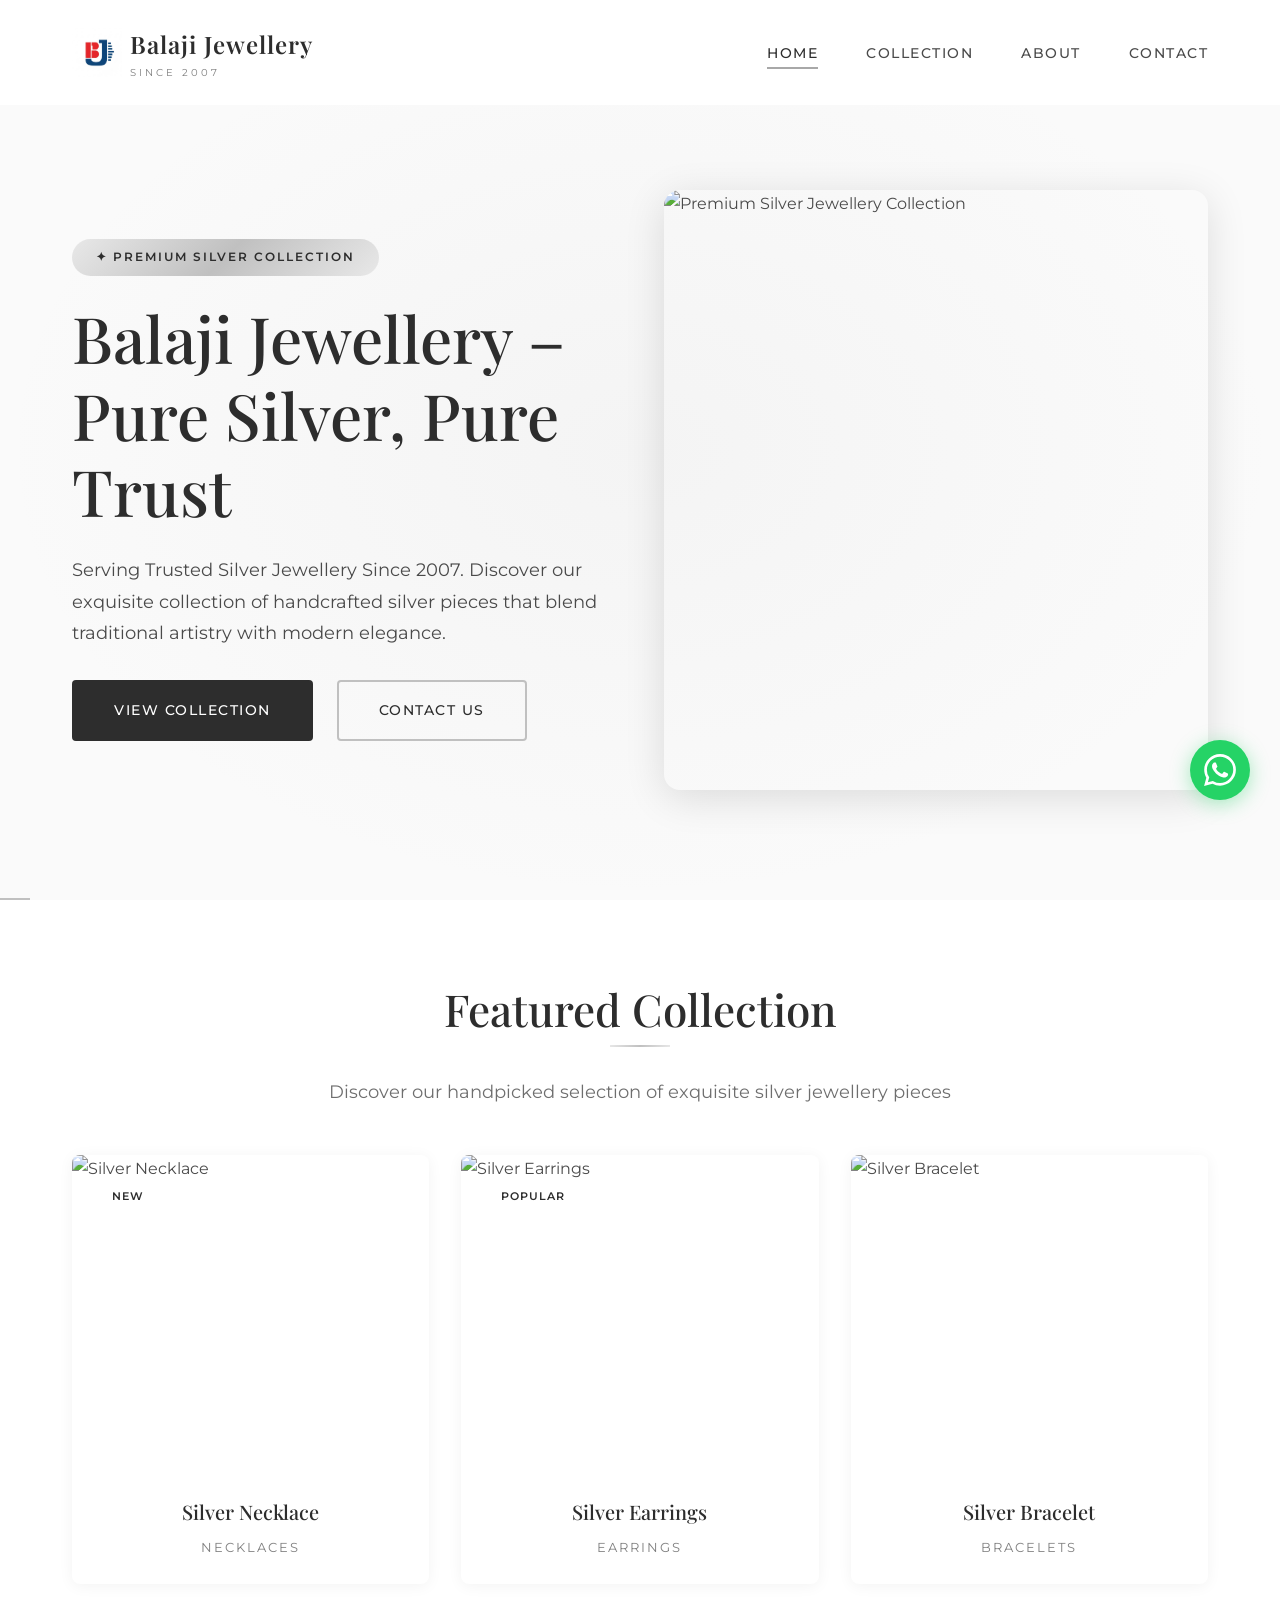
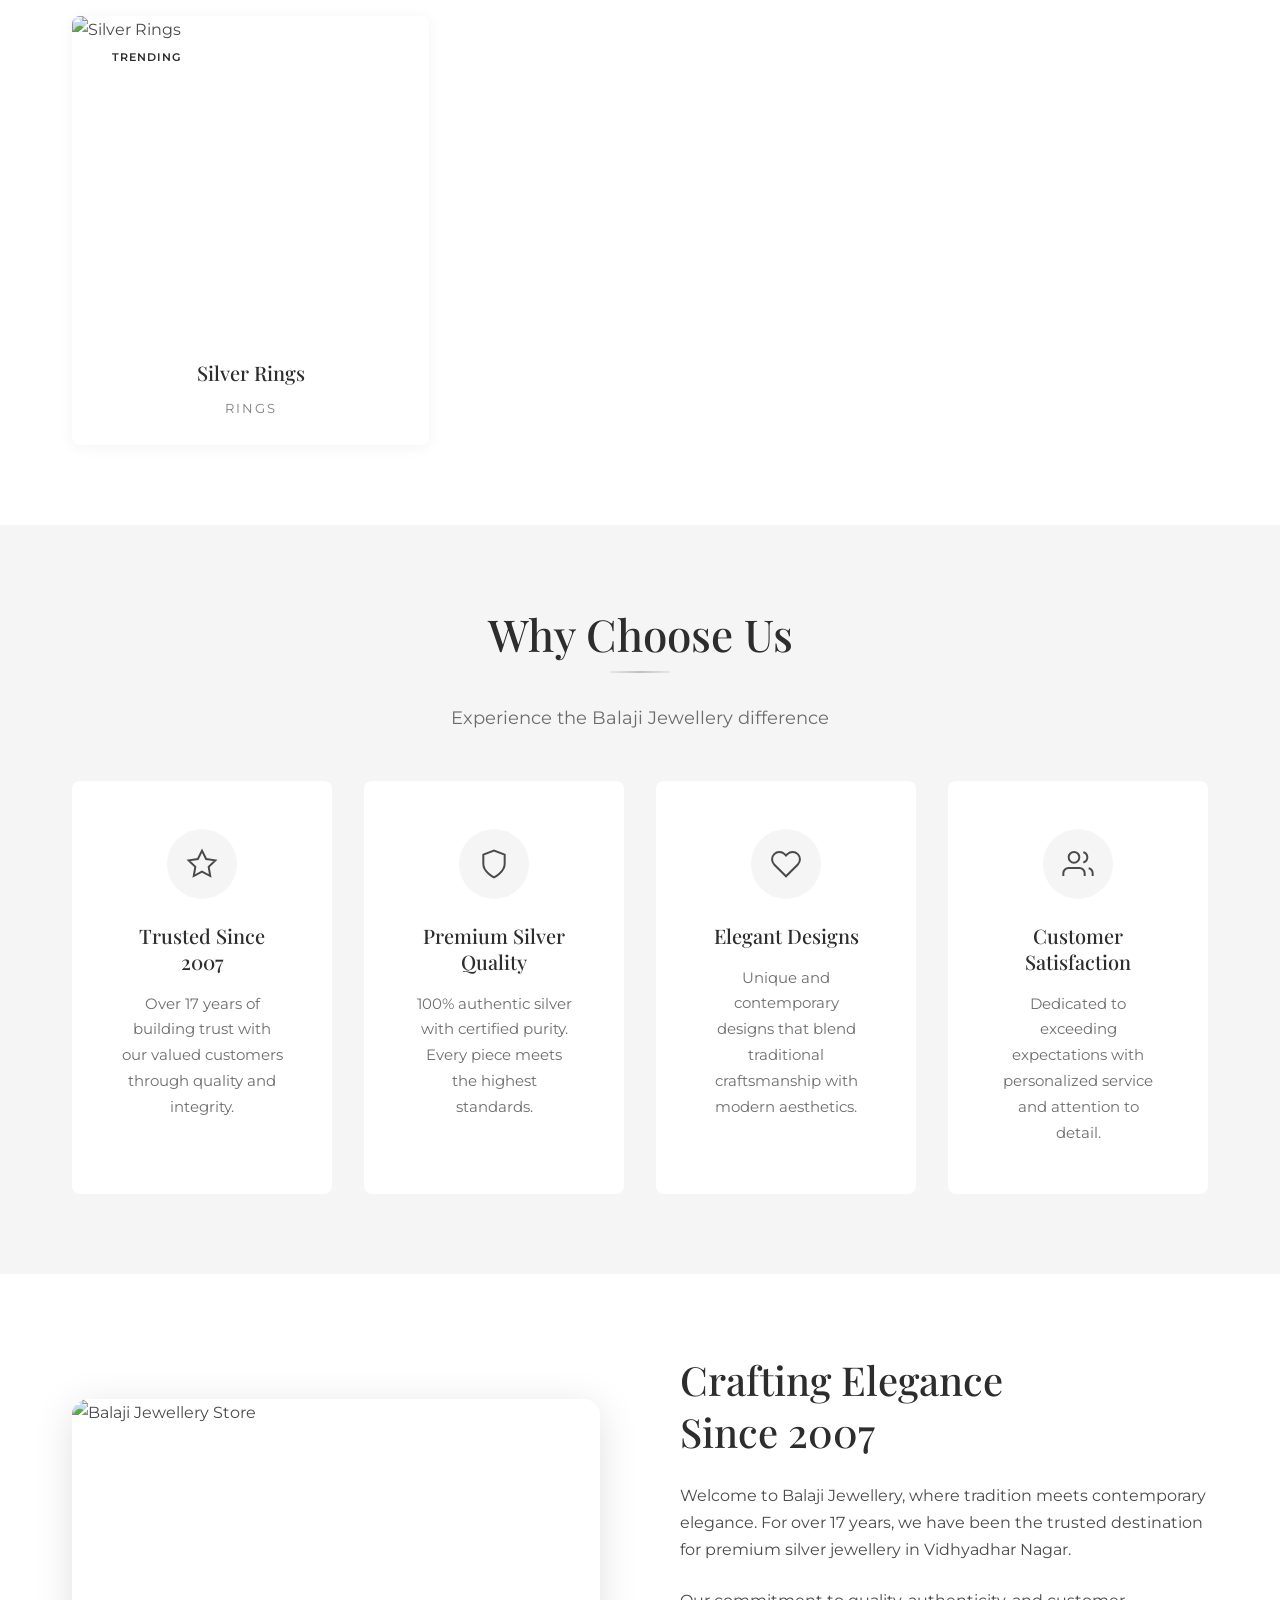
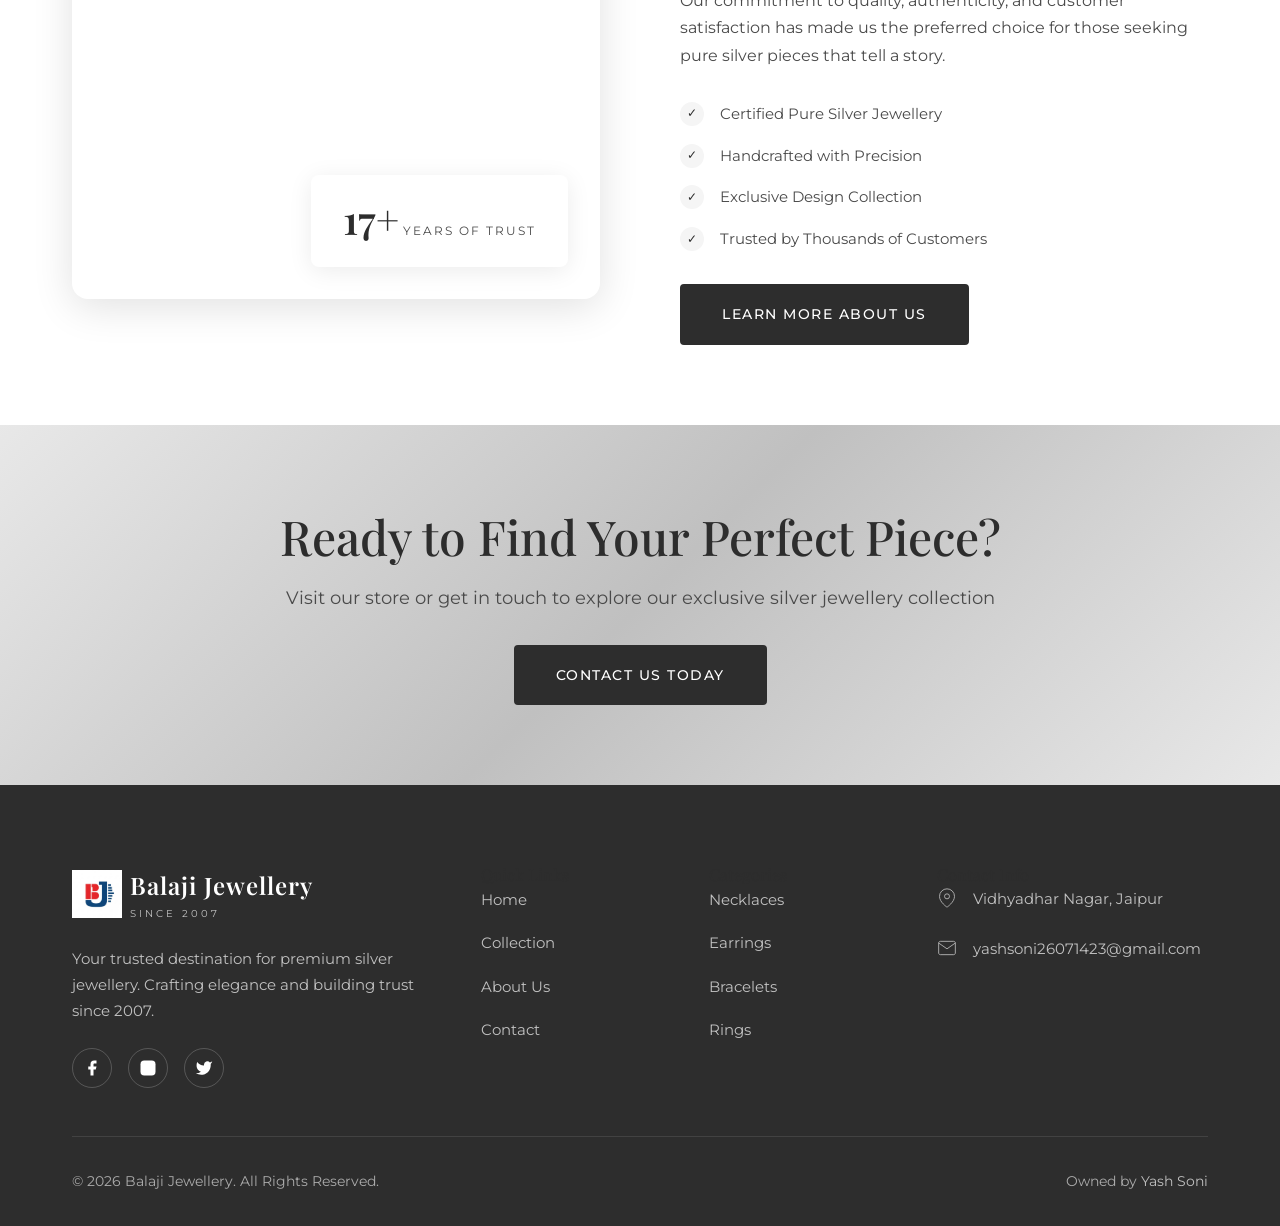
==== index.html @ 4928455d "Initial commit" ====
<!DOCTYPE html>
<html lang="en">

<head>
    <meta charset="UTF-8">
    <meta name="viewport" content="width=device-width, initial-scale=1.0">
    <meta name="description"
        content="Balaji Jewellery - Premium Silver Jewellery Shop in Vidhyadhar Nagar. Trusted since 2007 for pure silver jewellery with elegant designs.">
    <meta name="keywords"
        content="silver jewellery, Balaji Jewellery, pure silver, Vidhyadhar Nagar, silver rings, silver necklace, silver earrings">
    <meta name="author" content="Yash Soni">
    <title>Balaji Jewellery - Pure Silver, Pure Trust | Premium Silver Jewellery Since 2007</title>

    <!-- Favicon -->
    <link rel="icon" type="image/svg+xml"
        href="data:image/svg+xml,<svg xmlns='http://www.w3.org/2000/svg' viewBox='0 0 100 100'><text y='.9em' font-size='90'>💎</text></svg>">

    <!-- Google Fonts -->
    <link rel="preconnect" href="https://fonts.googleapis.com">
    <link rel="preconnect" href="https://fonts.gstatic.com" crossorigin>
    <link
        href="https://fonts.googleapis.com/css2?family=Montserrat:wght@300;400;500;600&family=Playfair+Display:wght@400;500;600;700&display=swap"
        rel="stylesheet">

    <!-- Stylesheets -->
    <link rel="stylesheet" href="css/style.css">
    <link rel="stylesheet" href="css/components.css">
    <link rel="stylesheet" href="css/responsive.css">
    <link rel="stylesheet" href="https://cdnjs.cloudflare.com/ajax/libs/animate.css/4.1.1/animate.min.css" />
</head>

<body>
    <!-- Page Loader -->
    <div class="page-loader">
        <div class="loader"></div>
    </div>

    <!-- Header -->
    <header class="header" id="header">
        <nav class="nav">
            <a href="index.html" class="logo">
                <div class="logo-icon"><img src="images/logo_j.jpg" alt=" Balaji_Jewellery_logo"></div>
                <div class="logo-text">
                    Balaji Jewellery
                    <span>Since 2007</span>
                </div>
            </a>

            <ul class="nav-menu" id="navMenu">
                <li><a href="index.html" class="nav-link active">Home</a></li>
                <li><a href="#collection" class="nav-link">Collection</a></li>
                <li><a href="about.html" class="nav-link">About</a></li>
                <li><a href="contact.html" class="nav-link">Contact</a></li>
            </ul>

            <button class="nav-toggle" id="navToggle" aria-label="Toggle navigation">
                <span></span>
                <span></span>
                <span></span>
            </button>
        </nav>
        <div class="nav-overlay" id="navOverlay"></div>
    </header>

    <!-- Hero Section -->
    <section class="hero" id="hero">
        <div class="hero-container">
            <div class="hero-content">
                <span class="hero-badge">✦ Premium Silver Collection</span>
                <h1 class="hero-title">Balaji Jewellery – <br>Pure Silver, Pure Trust</h1>
                <p class="hero-subtitle">Serving Trusted Silver Jewellery Since 2007. Discover our exquisite collection
                    of handcrafted silver pieces that blend traditional artistry with modern elegance.</p>
                <div class="hero-buttons">
                    <a href="#collection" class="btn btn-primary">View Collection</a>
                    <a href="contact.html" class="btn btn-secondary">Contact Us</a>
                </div>
            </div>
            <div class="hero-image">
                <div class="hero-image-wrapper">
                    <!-- Image Source: Unsplash - Free to use under Unsplash License -->
                    <img src="https://images.unsplash.com/photo-1515562141207-7a88fb7ce338?w=800&q=80"
                        alt="Premium Silver Jewellery Collection" loading="eager">
                </div>
            </div>
        </div>
    </section>

    <!-- Featured Collection Section -->
    <section class="section" id="collection">
        <div class="container">
            <div class="section-header fade-in">
                <h2 class="section-title">Featured Collection</h2>
                <p class="section-subtitle">Discover our handpicked selection of exquisite silver jewellery pieces</p>
            </div>

            <div class="collection-grid stagger-animation">
                <!-- Collection Card 1 -->
                <article class="collection-card">
                    <span class="collection-badge">New</span>
                    <div class="collection-card-image">
                        <!-- Image Source: Pexels - Free to use -->
                        <img src="https://images.unsplash.com/photo-1535632066927-ab7c9ab60908?w=600&q=80"
                            alt="Silver Necklace" loading="lazy">
                        <div class="collection-card-overlay">
                            <a href="contact.html" class="btn btn-white">Enquire Now</a>
                        </div>
                    </div>
                    <div class="collection-card-content">
                        <h3 class="collection-card-title">Silver Necklace</h3>
                        <span class="collection-card-category">Necklaces</span>
                    </div>
                </article>

                <!-- Collection Card 2 -->
                <article class="collection-card">
                    <span class="collection-badge">Popular</span>
                    <div class="collection-card-image">
                        <!-- Image Source: Unsplash - Free to use -->
                        <img src="https://images.unsplash.com/photo-1599643478518-a784e5dc4c8f?w=600&q=80"
                            alt="Silver Earrings" loading="lazy">
                        <div class="collection-card-overlay">
                            <a href="contact.html" class="btn btn-white">Enquire Now</a>
                        </div>
                    </div>
                    <div class="collection-card-content">
                        <h3 class="collection-card-title">Silver Earrings</h3>
                        <span class="collection-card-category">Earrings</span>
                    </div>
                </article>

                <!-- Collection Card 3 -->
                <article class="collection-card">
                    <div class="collection-card-image">
                        <!-- Image Source: Unsplash - Free to use -->
                        <img src="https://images.unsplash.com/photo-1605100804763-247f67b3557e?w=600&q=80"
                            alt="Silver Bracelet" loading="lazy">
                        <div class="collection-card-overlay">
                            <a href="contact.html" class="btn btn-white">Enquire Now</a>
                        </div>
                    </div>
                    <div class="collection-card-content">
                        <h3 class="collection-card-title">Silver Bracelet</h3>
                        <span class="collection-card-category">Bracelets</span>
                    </div>
                </article>

                <!-- Collection Card 4 -->
                <article class="collection-card">
                    <span class="collection-badge">Trending</span>
                    <div class="collection-card-image">
                        <!-- Image Source: Unsplash - Free to use -->
                        <img src="https://images.unsplash.com/photo-1603561591411-07134e71a2a9?w=600&q=80"
                            alt="Silver Rings" loading="lazy">
                        <div class="collection-card-overlay">
                            <a href="contact.html" class="btn btn-white">Enquire Now</a>
                        </div>
                    </div>
                    <div class="collection-card-content">
                        <h3 class="collection-card-title">Silver Rings</h3>
                        <span class="collection-card-category">Rings</span>
                    </div>
                </article>
            </div>
        </div>
    </section>

    <!-- Why Choose Us Section -->
    <section class="section why-choose">
        <div class="container">
            <div class="section-header fade-in">
                <h2 class="section-title">Why Choose Us</h2>
                <p class="section-subtitle">Experience the Balaji Jewellery difference</p>
            </div>

            <div class="features-grid stagger-animation">
                <!-- Feature 1 -->
                <div class="feature-card">
                    <div class="feature-icon">
                        <svg xmlns="http://www.w3.org/2000/svg" viewBox="0 0 24 24">
                            <path
                                d="M12 2L15.09 8.26L22 9.27L17 14.14L18.18 21.02L12 17.77L5.82 21.02L7 14.14L2 9.27L8.91 8.26L12 2Z" />
                        </svg>
                    </div>
                    <h3 class="feature-title">Trusted Since 2007</h3>
                    <p class="feature-description">Over 17 years of building trust with our valued customers through
                        quality and integrity.</p>
                </div>

                <!-- Feature 2 -->
                <div class="feature-card">
                    <div class="feature-icon">
                        <svg xmlns="http://www.w3.org/2000/svg" viewBox="0 0 24 24">
                            <path d="M12 22s8-4 8-10V5l-8-3-8 3v7c0 6 8 10 8 10z" />
                        </svg>
                    </div>
                    <h3 class="feature-title">Premium Silver Quality</h3>
                    <p class="feature-description">100% authentic silver with certified purity. Every piece meets the
                        highest standards.</p>
                </div>

                <!-- Feature 3 -->
                <div class="feature-card">
                    <div class="feature-icon">
                        <svg xmlns="http://www.w3.org/2000/svg" viewBox="0 0 24 24">
                            <path
                                d="M20.84 4.61a5.5 5.5 0 0 0-7.78 0L12 5.67l-1.06-1.06a5.5 5.5 0 0 0-7.78 7.78l1.06 1.06L12 21.23l7.78-7.78 1.06-1.06a5.5 5.5 0 0 0 0-7.78z" />
                        </svg>
                    </div>
                    <h3 class="feature-title">Elegant Designs</h3>
                    <p class="feature-description">Unique and contemporary designs that blend traditional craftsmanship
                        with modern aesthetics.</p>
                </div>

                <!-- Feature 4 -->
                <div class="feature-card">
                    <div class="feature-icon">
                        <svg xmlns="http://www.w3.org/2000/svg" viewBox="0 0 24 24">
                            <path d="M17 21v-2a4 4 0 0 0-4-4H5a4 4 0 0 0-4 4v2" />
                            <circle cx="9" cy="7" r="4" />
                            <path d="M23 21v-2a4 4 0 0 0-3-3.87" />
                            <path d="M16 3.13a4 4 0 0 1 0 7.75" />
                        </svg>
                    </div>
                    <h3 class="feature-title">Customer Satisfaction</h3>
                    <p class="feature-description">Dedicated to exceeding expectations with personalized service and
                        attention to detail.</p>
                </div>
            </div>
        </div>
    </section>

    <!-- About Preview Section -->
    <section class="section">
        <div class="container">
            <div class="about-preview">
                <div class="about-image fade-in">
                    <div class="about-image-wrapper">
                        <!-- Image Source: Unsplash - Free to use -->
                        <img src="https://images.unsplash.com/photo-1617038260897-41a1f14a8ca0?w=800&q=80"
                            alt="Balaji Jewellery Store" loading="lazy">
                        <div class="about-image-badge">
                            <span class="number">17+</span>
                            <span class="text">Years of Trust</span>
                        </div>
                    </div>
                </div>
                <div class="about-content fade-in">
                    <h2>Crafting Elegance <br>Since 2007</h2>
                    <p>Welcome to Balaji Jewellery, where tradition meets contemporary elegance. For over 17 years, we
                        have been the trusted destination for premium silver jewellery in Vidhyadhar Nagar.</p>
                    <p>Our commitment to quality, authenticity, and customer satisfaction has made us the preferred
                        choice for those seeking pure silver pieces that tell a story.</p>
                    <ul class="about-list">
                        <li>Certified Pure Silver Jewellery</li>
                        <li>Handcrafted with Precision</li>
                        <li>Exclusive Design Collection</li>
                        <li>Trusted by Thousands of Customers</li>
                    </ul>
                    <a href="about.html" class="btn btn-primary">Learn More About Us</a>
                </div>
            </div>
        </div>
    </section>

    <!-- CTA Section -->
    <section class="cta">
        <div class="container">
            <div class="cta-content fade-in">
                <h2>Ready to Find Your Perfect Piece?</h2>
                <p>Visit our store or get in touch to explore our exclusive silver jewellery collection</p>
                <a href="contact.html" class="btn btn-primary">Contact Us Today</a>
            </div>
        </div>
    </section>

    <!-- Footer -->
    <footer class="footer">
        <div class="container">
            <div class="footer-grid">
                <div class="footer-brand">
                    <a href="index.html" class="logo">
                        <div class="logo-icon"><img src="images/logo_j.jpg" alt=" Balaji_Jewellery_logo"></div>
                        <div class="logo-text">
                            Balaji Jewellery
                            <span>Since 2007</span>
                        </div>
                    </a>
                    <p>Your trusted destination for premium silver jewellery. Crafting elegance and building trust since
                        2007.</p>
                    <!-- <div class="footer-social">
                        <a href="#" class="social-link" aria-label="Facebook">
                            <svg xmlns="http://www.w3.org/2000/svg" viewBox="0 0 24 24">
                                <path d="M18 2h-3a5 5 0 0 0-5 5v3H7v4h3v8h4v-8h3l1-4h-4V7a1 1 0 0 1 1-1h3z" />
                            </svg>
                        </a>
                        <a href="https://www.instagram.com/itx_yash_2649?igsh=djBuNnFnNWE1Ymtr" class="social-link" aria-label="Instagram">
                            <svg xmlns="http://www.w3.org/2000/svg" viewBox="0 0 24 24">
                                <rect x="2" y="2" width="20" height="20" rx="5" ry="5" />
                                <path d="M16 11.37A4 4 0 1 1 12.63 8 4 4 0 0 1 16 11.37z" />
                                <line x1="17.5" y1="6.5" x2="17.51" y2="6.5" />
                            </svg>
                        </a>
                        <a href="#" class="social-link" aria-label="Twitter">
                            <svg xmlns="http://www.w3.org/2000/svg" viewBox="0 0 24 24">
                                <path
                                    d="M23 3a10.9 10.9 0 0 1-3.14 1.53 4.48 4.48 0 0 0-7.86 3v1A10.66 10.66 0 0 1 3 4s-4 9 5 13a11.64 11.64 0 0 1-7 2c9 5 20 0 20-11.5a4.5 4.5 0 0 0-.08-.83A7.72 7.72 0 0 0 23 3z" />
                            </svg>
                        </a>
                    </div> -->

                    <div class="footer-social">
                        <a href="#" class="social-link facebook" aria-label="Facebook">
                            <svg xmlns="http://www.w3.org/2000/svg" viewBox="0 0 24 24" fill="currentColor">
                                <path d="M18 2h-3a5 5 0 0 0-5 5v3H7v4h3v8h4v-8h3l1-4h-4V7a1 1 0 0 1 1-1h3z" />
                            </svg>
                        </a>

                        <a href="https://www.instagram.com/itx_yash_2649?igsh=djBuNnFnNWE1Ymtr"
                            class="social-link instagram" aria-label="Instagram">
                            <svg xmlns="http://www.w3.org/2000/svg" viewBox="0 0 24 24" fill="currentColor">
                                <rect x="2" y="2" width="20" height="20" rx="5" ry="5" />
                                <path d="M16 11.37A4 4 0 1 1 12.63 8 4 4 0 0 1 16 11.37z" />
                                <line x1="17.5" y1="6.5" x2="17.51" y2="6.5" />
                            </svg>
                        </a>

                        <a href="#" class="social-link twitter" aria-label="Twitter">
                            <svg xmlns="http://www.w3.org/2000/svg" viewBox="0 0 24 24" fill="currentColor">
                                <path
                                    d="M23 3a10.9 10.9 0 0 1-3.14 1.53 4.48 4.48 0 0 0-7.86 3v1A10.66 10.66 0 0 1 3 4s-4 9 5 13a11.64 11.64 0 0 1-7 2c9 5 20 0 20-11.5a4.5 4.5 0 0 0-.08-.83A7.72 7.72 0 0 0 23 3z" />
                            </svg>
                        </a>
                    </div>

                </div>

                <div class="footer-links-section">
                    <h4 class="footer-heading">Quick Links</h4>
                    <ul class="footer-links">
                        <li><a href="index.html">Home</a></li>
                        <li><a href="#collection">Collection</a></li>
                        <li><a href="about.html">About Us</a></li>
                        <li><a href="contact.html">Contact</a></li>
                    </ul>
                </div>

                <div class="footer-links-section">
                    <h4 class="footer-heading">Categories</h4>
                    <ul class="footer-links">
                        <li><a href="contact.html">Necklaces</a></li>
                        <li><a href="contact.html">Earrings</a></li>
                        <li><a href="contact.html">Bracelets</a></li>
                        <li><a href="contact.html">Rings</a></li>
                    </ul>
                </div>

                <div class="footer-contact">
                    <h4 class="footer-heading">Contact Info</h4>
                    <div class="footer-contact-item">
                        <svg xmlns="http://www.w3.org/2000/svg" viewBox="0 0 24 24">
                            <path d="M21 10c0 7-9 13-9 13s-9-6-9-13a9 9 0 0 1 18 0z" />
                            <circle cx="12" cy="10" r="3" />
                        </svg>
                        <span>Vidhyadhar Nagar, Jaipur</span>
                    </div>
                    <div class="footer-contact-item">
                        <svg xmlns="http://www.w3.org/2000/svg" viewBox="0 0 24 24">
                            <path d="M4 4h16c1.1 0 2 .9 2 2v12c0 1.1-.9 2-2 2H4c-1.1 0-2-.9-2-2V6c0-1.1.9-2 2-2z" />
                            <polyline points="22,6 12,13 2,6" />
                        </svg>
                        <a href="mailto:yashsoni26071423@gmail.com">yashsoni26071423@gmail.com</a>
                    </div>
                </div>
            </div>

            <div class="footer-bottom">
                <p class="footer-copyright">© 2026 Balaji Jewellery. All Rights Reserved.</p>
                <p class="footer-owner">Owned by <span>Yash Soni</span></p>
            </div>
        </div>
    </footer>

    <!-- WhatsApp Floating Button -->
    <a href="https://wa.me/919413907472?text=Hello! I'm interested in your silver jewellery collection."
        class="whatsapp-btn" target="_blank" rel="noopener noreferrer" aria-label="Chat on WhatsApp">
        <svg xmlns="http://www.w3.org/2000/svg" viewBox="0 0 24 24">
            <path
                d="M17.472 14.382c-.297-.149-1.758-.867-2.03-.967-.273-.099-.471-.148-.67.15-.197.297-.767.966-.94 1.164-.173.199-.347.223-.644.075-.297-.15-1.255-.463-2.39-1.475-.883-.788-1.48-1.761-1.653-2.059-.173-.297-.018-.458.13-.606.134-.133.298-.347.446-.52.149-.174.198-.298.298-.497.099-.198.05-.371-.025-.52-.075-.149-.669-1.612-.916-2.207-.242-.579-.487-.5-.669-.51-.173-.008-.371-.01-.57-.01-.198 0-.52.074-.792.372-.272.297-1.04 1.016-1.04 2.479 0 1.462 1.065 2.875 1.213 3.074.149.198 2.096 3.2 5.077 4.487.709.306 1.262.489 1.694.625.712.227 1.36.195 1.871.118.571-.085 1.758-.719 2.006-1.413.248-.694.248-1.289.173-1.413-.074-.124-.272-.198-.57-.347m-5.421 7.403h-.004a9.87 9.87 0 01-5.031-1.378l-.361-.214-3.741.982.998-3.648-.235-.374a9.86 9.86 0 01-1.51-5.26c.001-5.45 4.436-9.884 9.888-9.884 2.64 0 5.122 1.03 6.988 2.898a9.825 9.825 0 012.893 6.994c-.003 5.45-4.437 9.884-9.885 9.884m8.413-18.297A11.815 11.815 0 0012.05 0C5.495 0 .16 5.335.157 11.892c0 2.096.547 4.142 1.588 5.945L.057 24l6.305-1.654a11.882 11.882 0 005.683 1.448h.005c6.554 0 11.89-5.335 11.893-11.893a11.821 11.821 0 00-3.48-8.413z" />
        </svg>
    </a>




    <!-- Scroll to Top Button -->
    <button class="scroll-top" id="scrollTop" aria-label="Scroll to top">
        <svg xmlns="http://www.w3.org/2000/svg" viewBox="0 0 24 24">
            <polyline points="18 15 12 9 6 15" />
        </svg>
    </button>

    <!-- JavaScript -->
    <script src="js/script.js"></script>
</body>

</html>
---- css/style.css ----
/* =====================================================
   BALAJI JEWELLERY - Premium Silver Jewellery Website
   © 2026 Balaji Jewellery. All Rights Reserved.
   ===================================================== */

/* CSS VARIABLES */
:root {
    --color-primary: #C0C0C0;
    --color-primary-dark: #A8A8A8;
    --color-primary-light: #E8E8E8;
    --color-white: #FFFFFF;
    --color-off-white: #FAFAFA;
    --color-light-grey: #F5F5F5;
    --color-grey: #E0E0E0;
    --color-charcoal: #4A4A4A;
    --color-dark: #2D2D2D;
    --color-black: #1A1A1A;
    --color-silver-shine: linear-gradient(135deg, #E8E8E8 0%, #C0C0C0 50%, #E8E8E8 100%);
    --font-primary: 'Playfair Display', Georgia, serif;
    --font-secondary: 'Montserrat', 'Segoe UI', sans-serif;
    --spacing-xs: 0.5rem;
    --spacing-sm: 1rem;
    --spacing-md: 1.5rem;
    --spacing-lg: 2rem;
    --spacing-xl: 3rem;
    --spacing-xxl: 5rem;
    --transition-fast: 0.2s ease;
    --transition-normal: 0.3s ease;
    --transition-slow: 0.5s ease;
    --shadow-soft: 0 2px 15px rgba(0, 0, 0, 0.05);
    --shadow-medium: 0 4px 25px rgba(0, 0, 0, 0.08);
    --shadow-strong: 0 8px 40px rgba(0, 0, 0, 0.12);
    --radius-sm: 4px;
    --radius-md: 8px;
    --radius-lg: 16px;
    --radius-full: 50%;
    --container-max: 1200px;
}

/* RESET */
*,
*::before,
*::after {
    margin: 0;
    padding: 0;
    box-sizing: border-box;
}

html {
    scroll-behavior: smooth;
    font-size: 16px;
}

body {
    font-family: var(--font-secondary);
    font-size: 1rem;
    line-height: 1.7;
    color: var(--color-charcoal);
    background-color: var(--color-white);
    overflow-x: hidden;
}

a {
    text-decoration: none;
    color: inherit;
    transition: var(--transition-normal);
}

ul,
ol {
    list-style: none;
}

img {
    max-width: 100%;
    height: auto;
    display: block;
}

button {
    cursor: pointer;
    border: none;
    background: none;
    font-family: inherit;
}

input,
textarea {
    font-family: inherit;
    font-size: inherit;
}

h1,
h2,
h3,
h4,
h5,
h6 {
    font-family: var(--font-primary);
    font-weight: 500;
    line-height: 1.3;
    color: var(--color-dark);
}

/* UTILITIES */
.container {
    max-width: var(--container-max);
    margin: 0 auto;
    padding: 0 var(--spacing-lg);
}

.section {
    padding: var(--spacing-xxl) 0;
}

.section-header {
    text-align: center;
    margin-bottom: var(--spacing-xl);
}

.section-title {
    font-size: clamp(2rem, 4vw, 2.75rem);
    color: var(--color-dark);
    margin-bottom: var(--spacing-sm);
    position: relative;
    display: inline-block;
}

.section-title::after {
    content: '';
    position: absolute;
    bottom: -10px;
    left: 50%;
    transform: translateX(-50%);
    width: 60px;
    height: 2px;
    background: var(--color-silver-shine);
}

.section-subtitle {
    font-size: 1.1rem;
    color: var(--color-charcoal);
    opacity: 0.8;
    margin-top: var(--spacing-md);
}

/* BUTTONS */
.btn {
    display: inline-flex;
    align-items: center;
    justify-content: center;
    gap: var(--spacing-xs);
    padding: 1rem 2.5rem;
    font-size: 0.9rem;
    font-weight: 500;
    letter-spacing: 1.5px;
    text-transform: uppercase;
    border-radius: var(--radius-sm);
    transition: var(--transition-normal);
    position: relative;
    overflow: hidden;
}

.btn::before {
    content: '';
    position: absolute;
    top: 0;
    left: -100%;
    width: 100%;
    height: 100%;
    background: linear-gradient(90deg, transparent, rgba(255, 255, 255, 0.2), transparent);
    transition: var(--transition-slow);
}

.btn:hover::before {
    left: 100%;
}

.btn-primary {
    background: var(--color-dark);
    color: var(--color-white);
    border: 2px solid var(--color-dark);
}

.btn-primary:hover {
    background: transparent;
    color: var(--color-dark);
    transform: translateY(-2px);
    box-shadow: var(--shadow-medium);
}

.btn-secondary {
    background: transparent;
    color: var(--color-dark);
    border: 2px solid var(--color-primary);
}

.btn-secondary:hover {
    background: var(--color-dark);
    color: var(--color-white);
    border-color: var(--color-dark);
    transform: translateY(-2px);
}

/* HEADER & NAVIGATION */
.header {
    position: fixed;
    top: 0;
    left: 0;
    right: 0;
    z-index: 1000;
    background: rgba(255, 255, 255, 0.98);
    backdrop-filter: blur(10px);
    transition: var(--transition-normal);
}

.header.scrolled {
    box-shadow: var(--shadow-soft);
}

.nav {
    display: flex;
    align-items: center;
    justify-content: space-between;
    padding: var(--spacing-md) var(--spacing-lg);
    max-width: var(--container-max);
    margin: 0 auto;
}

.logo {
    display: flex;
    align-items: center;
    gap: var(--spacing-xs);
}

.logo-icon {
    width: 50px;
    height: 50px;
    /* background: var(--color-silver-shine); */
    /* border-radius: var(--radius-full); */
    display: flex;
    align-items: center;
    justify-content: center;
    /* font-family: var(--font-primary); */
    /* font-size: 1.5rem; */
    /* font-weight: 700; */
    /* color: var(--color-dark); */
}

.logo-text {
    font-family: var(--font-primary);
    font-size: 1.5rem;
    font-weight: 600;
    color: var(--color-dark);
    letter-spacing: 1px;
}

.logo-text span {
    display: block;
    font-size: 0.6rem;
    font-family: var(--font-secondary);
    font-weight: 400;
    letter-spacing: 3px;
    text-transform: uppercase;
    color: var(--color-charcoal);
    opacity: 0.7;
}

.nav-menu {
    display: flex;
    align-items: center;
    gap: var(--spacing-xl);
}

.nav-link {
    font-size: 0.85rem;
    font-weight: 500;
    letter-spacing: 1.5px;
    text-transform: uppercase;
    color: var(--color-charcoal);
    position: relative;
    padding: var(--spacing-xs) 0;
}

.nav-link::before {
    content: '';
    position: absolute;
    bottom: 0;
    left: 0;
    width: 0;
    height: 2px;
    background: var(--color-primary-dark);
    transition: var(--transition-normal);
}

.nav-link:hover {
    color: var(--color-dark);
}

.nav-link:hover::before,
.nav-link.active::before {
    width: 100%;
}

.nav-link.active {
    color: var(--color-dark);
}

.nav-toggle {
    display: none;
    flex-direction: column;
    gap: 5px;
    padding: var(--spacing-xs);
    cursor: pointer;
}

.nav-toggle span {
    width: 25px;
    height: 2px;
    background: var(--color-dark);
    transition: var(--transition-normal);
}

.nav-toggle.active span:nth-child(1) {
    transform: rotate(45deg) translate(5px, 5px);
}

.nav-toggle.active span:nth-child(2) {
    opacity: 0;
}

.nav-toggle.active span:nth-child(3) {
    transform: rotate(-45deg) translate(5px, -5px);
}

/* HERO SECTION */
.hero {
    min-height: 100vh;
    display: flex;
    align-items: center;
    position: relative;
    background: var(--color-off-white);
    overflow: hidden;
    padding-top: 80px;
}

.hero::before {
    content: '';
    position: absolute;
    top: 0;
    left: 0;
    right: 0;
    bottom: 0;
    background: radial-gradient(ellipse at center, rgba(192, 192, 192, 0.1) 0%, transparent 70%);
    pointer-events: none;
}

.hero-container {
    display: grid;
    grid-template-columns: 1fr 1fr;
    gap: var(--spacing-xl);
    align-items: center;
    max-width: var(--container-max);
    margin: 0 auto;
    padding: 0 var(--spacing-lg);
}

.hero-content {
    z-index: 2;
}

.hero-badge {
    display: inline-block;
    padding: var(--spacing-xs) var(--spacing-md);
    background: var(--color-silver-shine);
    border-radius: 50px;
    font-size: 0.75rem;
    font-weight: 600;
    letter-spacing: 2px;
    text-transform: uppercase;
    color: var(--color-dark);
    margin-bottom: var(--spacing-md);
    animation: fadeInUp 0.8s ease forwards;
}

.hero-title {
    font-size: clamp(2.5rem, 5vw, 4rem);
    font-weight: 500;
    color: var(--color-dark);
    margin-bottom: var(--spacing-md);
    line-height: 1.2;
    animation: fadeInUp 0.8s ease 0.2s forwards;
    opacity: 0;
}

.hero-subtitle {
    font-size: 1.15rem;
    color: var(--color-charcoal);
    margin-bottom: var(--spacing-lg);
    opacity: 0;
    animation: fadeInUp 0.8s ease 0.4s forwards;
}

.hero-buttons {
    display: flex;
    gap: var(--spacing-md);
    flex-wrap: wrap;
    opacity: 0;
    animation: fadeInUp 0.8s ease 0.6s forwards;
}

.hero-image {
    position: relative;
    z-index: 1;
}

.hero-image-wrapper {
    position: relative;
    border-radius: var(--radius-lg);
    overflow: hidden;
    box-shadow: var(--shadow-strong);
    animation: fadeInRight 1s ease 0.4s forwards;
    opacity: 0;
}

.hero-image img {
    width: 100%;
    height: 600px;
    object-fit: cover;
    transition: var(--transition-slow);
}

.hero-image-wrapper:hover img {
    transform: scale(1.05);
}
---- css/components.css ----
/* COLLECTION GRID */
.collection-grid {
    display: grid;
    grid-template-columns: repeat(auto-fill, minmax(280px, 1fr));
    gap: var(--spacing-lg);
}

.collection-card {
    background: var(--color-white);
    border-radius: var(--radius-md);
    overflow: hidden;
    transition: var(--transition-normal);
    box-shadow: var(--shadow-soft);
    position: relative;
}

.collection-card:hover {
    transform: translateY(-10px);
    box-shadow: var(--shadow-strong);
}

.collection-card-image {
    position: relative;
    height: 320px;
    overflow: hidden;
}

.collection-card-image img {
    width: 100%;
    height: 100%;
    object-fit: cover;
    transition: var(--transition-slow);
}

.collection-card:hover .collection-card-image img {
    transform: scale(1.1);
}

.collection-card-overlay {
    position: absolute;
    top: 0;
    left: 0;
    right: 0;
    bottom: 0;
    background: linear-gradient(to top, rgba(0, 0, 0, 0.5) 0%, transparent 50%);
    opacity: 0;
    transition: var(--transition-normal);
    display: flex;
    align-items: flex-end;
    padding: var(--spacing-md);
}

.collection-card:hover .collection-card-overlay {
    opacity: 1;
}

.collection-card-content {
    padding: var(--spacing-md);
    text-align: center;
}

.collection-card-title {
    font-family: var(--font-primary);
    font-size: 1.25rem;
    color: var(--color-dark);
    margin-bottom: var(--spacing-xs);
}

.collection-card-category {
    font-size: 0.8rem;
    color: var(--color-charcoal);
    text-transform: uppercase;
    letter-spacing: 2px;
    opacity: 0.7;
}

.collection-badge {
    position: absolute;
    top: var(--spacing-md);
    left: var(--spacing-md);
    background: var(--color-white);
    padding: var(--spacing-xs) var(--spacing-sm);
    border-radius: 50px;
    font-size: 0.7rem;
    font-weight: 600;
    letter-spacing: 1px;
    text-transform: uppercase;
    color: var(--color-dark);
    z-index: 2;
}

/* WHY CHOOSE US */
.why-choose {
    background: var(--color-light-grey);
}

.features-grid {
    display: grid;
    grid-template-columns: repeat(auto-fit, minmax(250px, 1fr));
    gap: var(--spacing-lg);
}

.feature-card {
    background: var(--color-white);
    padding: var(--spacing-xl);
    border-radius: var(--radius-md);
    text-align: center;
    transition: var(--transition-normal);
    position: relative;
    overflow: hidden;
}

.feature-card::before {
    content: '';
    position: absolute;
    top: 0;
    left: 0;
    right: 0;
    height: 3px;
    background: var(--color-silver-shine);
    transform: scaleX(0);
    transition: var(--transition-normal);
}

.feature-card:hover::before {
    transform: scaleX(1);
}

.feature-card:hover {
    transform: translateY(-5px);
    box-shadow: var(--shadow-medium);
}

.feature-icon {
    width: 70px;
    height: 70px;
    margin: 0 auto var(--spacing-md);
    background: var(--color-light-grey);
    border-radius: var(--radius-full);
    display: flex;
    align-items: center;
    justify-content: center;
    transition: var(--transition-normal);
}

.feature-icon svg {
    width: 32px;
    height: 32px;
    stroke: var(--color-charcoal);
    fill: none;
    stroke-width: 1.5;
    transition: var(--transition-normal);
}

.feature-card:hover .feature-icon {
    background: var(--color-dark);
}

.feature-card:hover .feature-icon svg {
    stroke: var(--color-white);
}

.feature-title {
    font-size: 1.25rem;
    color: var(--color-dark);
    margin-bottom: var(--spacing-sm);
}

.feature-description {
    font-size: 0.95rem;
    color: var(--color-charcoal);
    opacity: 0.8;
}

/* ABOUT PREVIEW */
.about-preview {
    display: grid;
    grid-template-columns: 1fr 1fr;
    gap: var(--spacing-xxl);
    align-items: center;
}

.about-image {
    position: relative;
}

.about-image-wrapper {
    position: relative;
    border-radius: var(--radius-lg);
    overflow: hidden;
    box-shadow: var(--shadow-strong);
}

.about-image img {
    width: 100%;
    height: 500px;
    object-fit: cover;
}

.about-image-badge {
    position: absolute;
    bottom: var(--spacing-lg);
    right: var(--spacing-lg);
    background: var(--color-white);
    padding: var(--spacing-md) var(--spacing-lg);
    border-radius: var(--radius-md);
    box-shadow: var(--shadow-medium);
    text-align: center;
}

.about-image-badge .number {
    font-family: var(--font-primary);
    font-size: 2.5rem;
    font-weight: 600;
    color: var(--color-dark);
    line-height: 1;
}

.about-image-badge .text {
    font-size: 0.75rem;
    text-transform: uppercase;
    letter-spacing: 2px;
    color: var(--color-charcoal);
}

.about-content h2 {
    font-size: clamp(2rem, 4vw, 2.5rem);
    color: var(--color-dark);
    margin-bottom: var(--spacing-md);
}

.about-content p {
    margin-bottom: var(--spacing-md);
    color: var(--color-charcoal);
}

.about-list {
    margin: var(--spacing-lg) 0;
}

.about-list li {
    display: flex;
    align-items: center;
    gap: var(--spacing-sm);
    margin-bottom: var(--spacing-sm);
    font-size: 0.95rem;
}

.about-list li::before {
    content: '✓';
    display: flex;
    align-items: center;
    justify-content: center;
    width: 24px;
    height: 24px;
    background: var(--color-light-grey);
    border-radius: var(--radius-full);
    font-size: 0.75rem;
    color: var(--color-dark);
}

/* CTA SECTION */
.cta {
    background: var(--color-silver-shine);
    text-align: center;
    padding: var(--spacing-xxl) 0;
}

.cta-content h2 {
    font-size: clamp(2rem, 4vw, 3rem);
    color: var(--color-dark);
    margin-bottom: var(--spacing-sm);
}

.cta-content p {
    font-size: 1.1rem;
    color: var(--color-charcoal);
    margin-bottom: var(--spacing-lg);
}

/* PAGE HERO */
.page-hero {
    min-height: 50vh;
    display: flex;
    align-items: center;
    justify-content: center;
    background: var(--color-light-grey);
    text-align: center;
    padding-top: 120px;
    padding-bottom: var(--spacing-xxl);
    position: relative;
}

.page-hero::before {
    content: '';
    position: absolute;
    top: 0;
    left: 0;
    right: 0;
    bottom: 0;
    background: radial-gradient(ellipse at center, rgba(192, 192, 192, 0.2) 0%, transparent 70%);
}

.page-hero-content {
    position: relative;
    z-index: 1;
}

.page-hero h1 {
    font-size: clamp(2.5rem, 5vw, 4rem);
    color: var(--color-dark);
    margin-bottom: var(--spacing-sm);
}

.page-hero .breadcrumb {
    display: flex;
    align-items: center;
    justify-content: center;
    gap: var(--spacing-sm);
    font-size: 0.9rem;
    color: var(--color-charcoal);
}

.page-hero .breadcrumb a {
    color: var(--color-charcoal);
}

.page-hero .breadcrumb a:hover {
    color: var(--color-dark);
}

/* ABOUT STORY */
.about-story {
    background: var(--color-white);
}

.about-story-grid {
    display: grid;
    grid-template-columns: 1fr 1fr;
    gap: var(--spacing-xxl);
    align-items: center;
}

.about-story-content h2 {
    font-size: clamp(2rem, 4vw, 2.75rem);
    color: var(--color-dark);
    margin-bottom: var(--spacing-md);
}

.about-story-content .highlight {
    font-size: 1.2rem;
    font-weight: 500;
    color: var(--color-dark);
    margin-bottom: var(--spacing-md);
    padding-left: var(--spacing-md);
    border-left: 3px solid var(--color-primary);
}

.about-story-content p {
    margin-bottom: var(--spacing-md);
    color: var(--color-charcoal);
}

.about-story-image img {
    width: 100%;
    height: 500px;
    object-fit: cover;
    border-radius: var(--radius-lg);
    box-shadow: var(--shadow-strong);
}

/* VALUES SECTION */
.values-section {
    background: var(--color-light-grey);
}

.values-grid {
    display: grid;
    grid-template-columns: repeat(auto-fit, minmax(280px, 1fr));
    gap: var(--spacing-lg);
}

.value-card {
    background: var(--color-white);
    padding: var(--spacing-xl);
    border-radius: var(--radius-md);
    text-align: center;
    transition: var(--transition-normal);
    box-shadow: var(--shadow-soft);
}

.value-card:hover {
    transform: translateY(-8px);
    box-shadow: var(--shadow-strong);
}

.value-icon {
    width: 80px;
    height: 80px;
    margin: 0 auto var(--spacing-md);
    background: var(--color-light-grey);
    border-radius: var(--radius-full);
    display: flex;
    align-items: center;
    justify-content: center;
    transition: var(--transition-normal);
}

.value-icon svg {
    width: 36px;
    height: 36px;
    stroke: var(--color-charcoal);
    fill: none;
    stroke-width: 1.5;
}

.value-card:hover .value-icon {
    background: var(--color-dark);
}

.value-card:hover .value-icon svg {
    stroke: var(--color-white);
}

.value-card h3 {
    font-size: 1.3rem;
    color: var(--color-dark);
    margin-bottom: var(--spacing-sm);
}

.value-card p {
    color: var(--color-charcoal);
    font-size: 0.95rem;
}

/* OWNER SECTION */
.owner-section {
    background: var(--color-white);
}

.owner-grid {
    display: grid;
    grid-template-columns: 350px 1fr;
    gap: var(--spacing-xxl);
    align-items: center;
}

.owner-image-wrapper {
    border-radius: var(--radius-lg);
    overflow: hidden;
    box-shadow: var(--shadow-strong);
}

.owner-image img {
    width: 100%;
    height: 450px;
    object-fit: cover;
}

.owner-content h2 {
    font-size: clamp(1.75rem, 3vw, 2.25rem);
    color: var(--color-dark);
    margin-bottom: var(--spacing-xs);
}

.owner-content .designation {
    font-size: 1rem;
    color: var(--color-primary-dark);
    text-transform: uppercase;
    letter-spacing: 2px;
    margin-bottom: var(--spacing-md);
}

.owner-content p {
    margin-bottom: var(--spacing-md);
    color: var(--color-charcoal);
}

.owner-signature {
    font-family: var(--font-primary);
    font-size: 2rem;
    font-style: italic;
    color: var(--color-dark);
    margin-top: var(--spacing-lg);
}
---- css/responsive.css ----
/* CONTACT SECTION */
.contact-section {
    background: var(--color-white);
}

.contact-grid {
    display: grid;
    grid-template-columns: 1fr 1.5fr;
    gap: var(--spacing-xxl);
}

.contact-info-card {
    background: var(--color-dark);
    color: var(--color-white);
    padding: var(--spacing-xl);
    /* padding: 0 5px; */
    border-radius: var(--radius-lg);
    position: relative;
    overflow: hidden;
}

.contact-info-card::before {
    content: '';
    position: absolute;
    top: -50%;
    right: -50%;
    width: 200%;
    height: 200%;
    background: radial-gradient(circle, rgba(192, 192, 192, 0.1) 0%, transparent 50%);
    pointer-events: none;
}

.contact-info-card h3 {
    font-size: 1.75rem;
    color: var(--color-white);
    margin-bottom: var(--spacing-sm);
}

.contact-info-card>p {
    color: rgba(255, 255, 255, 0.7);
    margin-bottom: var(--spacing-xl);
}

.contact-info-item {
    display: flex;
    align-items: flex-start;
    gap: var(--spacing-md);
    margin-bottom: var(--spacing-lg);
    position: relative;
    z-index: 1;
}

.contact-info-icon {
    width: 50px;
    height: 50px;
    background: rgba(255, 255, 255, 0.1);
    border-radius: var(--radius-full);
    display: flex;
    align-items: center;
    justify-content: center;
    flex-shrink: 0;
}

.contact-info-icon svg {
    width: 22px;
    height: 22px;
    stroke: var(--color-primary);
    fill: none;
    stroke-width: 1.5;
}

.contact-info-text h4 {
    font-size: 1rem;
    color: var(--color-white);
    margin-bottom: 4px;
    font-family: var(--font-secondary);
}

.contact-info-text p,
.contact-info-text a {
    color: rgba(255, 255, 255, 0.7);
    font-size: 0.95rem;
}

.contact-info-text a:hover {
    color: var(--color-primary);
}




/* CONTACT FORM */
.contact-form-wrapper {
    background: var(--color-light-grey);
    padding: var(--spacing-xl);
    border-radius: var(--radius-lg);
}

.contact-form-wrapper h3 {
    font-size: 1.5rem;
    color: var(--color-dark);
    margin-bottom: var(--spacing-lg);
}

.form-group {
    margin-bottom: var(--spacing-md);
}

.form-group label {
    display: block;
    font-size: 0.9rem;
    font-weight: 500;
    color: var(--color-dark);
    margin-bottom: var(--spacing-xs);
}

.form-control {
    width: 100%;
    padding: 1rem 1.25rem;
    font-size: 1rem;
    border: 2px solid var(--color-grey);
    border-radius: var(--radius-md);
    background: var(--color-white);
    transition: var(--transition-normal);
    color: var(--color-dark);
}

.form-control:hover {
    border-color: var(--color-primary);
}

.form-control:focus {
    outline: none;
    border-color: var(--color-dark);
    box-shadow: 0 0 0 3px rgba(192, 192, 192, 0.3);
}

.form-control::placeholder {
    color: var(--color-charcoal);
    opacity: 0.5;
}

textarea.form-control {
    min-height: 150px;
    resize: vertical;
}

.form-row {
    display: grid;
    grid-template-columns: 1fr 1fr;
    gap: var(--spacing-md);
}

.form-submit {
    margin-top: var(--spacing-md);
}

.form-submit .btn {
    width: 100%;
}

.form-success {
    display: none;
    background: #d4edda;
    color: #155724;
    padding: var(--spacing-md);
    border-radius: var(--radius-md);
    margin-top: var(--spacing-md);
    text-align: center;
}

.form-success.show {
    display: block;
    animation: fadeInUp 0.5s ease;
}

/* ================================= */
/* MOBILE FULL WIDTH – REMOVE SIDE GAP */
/* ================================= */
@media (max-width: 580px) {

    /* Remove default body gap */
    html,
    body {
        width: 100%;
        margin: 0;
        padding: 0;
        overflow-x: hidden;
    }

    /* Section full width */
    .section {
        padding-left: 0.7px !important;
        padding-right: 0.7px !important;
        margin: 0;
    }

    /* Container full width */
    .container {
        width: 100%;
        max-width: 100%;
        padding-left: 0.7px !important;
        padding-right: 0.7px !important;
        margin: 0 auto;
    }

    /* Black contact box */
    .contact-info-card {
        width: 100%;
        border-radius: 15px;
        margin: 0;
    }

    /* Contact form */
    .contact-form-wrapper {
        width: 100%;
        border-radius: 0;
        margin: 0;
    }

    /* Map grey box */
    .fade-in {
        border-radius: 15px;
        margin: 0;
    }

    /* Stack inputs */
    .form-row {
        grid-template-columns: 1fr;
    }
}




/* FOOTER */
.footer {
    background: var(--color-dark);
    color: var(--color-white);
    padding-top: var(--spacing-xxl);
}

.footer-grid {
    display: grid;
    grid-template-columns: 2fr 1fr 1fr 1.5fr;
    gap: var(--spacing-xl);
    padding-bottom: var(--spacing-xl);
    border-bottom: 1px solid rgba(255, 255, 255, 0.1);
}

.footer-brand .logo {
    margin-bottom: var(--spacing-md);
}

.footer-brand .logo-text {
    color: var(--color-white);
}


.footer-brand .logo-text>span {
    color: var(--color-white);
}

.footer-brand p {
    color: rgba(255, 255, 255, 0.7);
    font-size: 0.95rem;
    margin-bottom: var(--spacing-md);
}

.footer-social {
    display: flex;
    gap: var(--spacing-sm);
}


.social-link {
    width: 40px;
    height: 40px;
    border: 1px solid rgba(255, 255, 255, 0.2);
    border-radius: var(--radius-full);
    display: flex;
    align-items: center;
    justify-content: center;
    transition: var(--transition-normal);
}

.social-link:hover {
    background: var(--color-primary);
    border-color: var(--color-primary);
}

.social-link svg {
    width: 18px;
    height: 18px;
    fill: var(--color-white);
    color: goldenrod;
}

/* .footer-social {
    display: flex;
    gap: 8px;
}

.social-link {
    width: 40px;
    height: 40px;
    color: white;
    transition: 0.3s;
}

.social-link svg {
    width: 22px;
    height: 22px;
}

/* Individual colors */
.social-link.facebook {
    color: #1877f2;
}

.social-link.instagram {
    color: #e1306c;
}

.social-link.twitter {
    color: #1da1f2;
}

/* Hover effect */
.social-link:hover {
    transform: scale(1.2);
    color: gold;
}

*/ .footer-heading {
    font-size: 1.1rem;
    color: var(--color-white);
    margin-bottom: var(--spacing-md);
    position: relative;
    padding-bottom: var(--spacing-sm);
}

.footer-heading::after {
    content: '';
    position: absolute;
    bottom: 0;
    left: 0;
    width: 30px;
    height: 2px;
    background: var(--color-primary);
}

.footer-links li {
    margin-bottom: var(--spacing-sm);
}

.footer-links a {
    color: rgba(255, 255, 255, 0.7);
    font-size: 0.95rem;
    transition: var(--transition-normal);
    position: relative;
    padding-left: 0;
}

.footer-links a::before {
    content: '';
    position: absolute;
    left: -15px;
    top: 50%;
    transform: translateY(-50%);
    width: 0;
    height: 2px;
    background: var(--color-primary);
    transition: var(--transition-normal);
}

.footer-links a:hover {
    color: var(--color-white);
    padding-left: 15px;
}

.footer-links a:hover::before {
    width: 10px;
}

.footer-contact-item {
    display: flex;
    align-items: flex-start;
    gap: var(--spacing-sm);
    margin-bottom: var(--spacing-md);
    color: rgba(255, 255, 255, 0.7);
    font-size: 0.95rem;
}

.footer-contact-item svg {
    width: 20px;
    height: 20px;
    stroke: var(--color-primary);
    fill: none;
    flex-shrink: 0;
    margin-top: 2px;
}

.footer-bottom {
    display: flex;
    align-items: center;
    justify-content: space-between;
    padding: var(--spacing-lg) 0;
    flex-wrap: wrap;
    gap: var(--spacing-md);
}

.footer-copyright {
    color: rgba(255, 255, 255, 0.6);
    font-size: 0.9rem;
}

.footer-owner {
    color: rgba(255, 255, 255, 0.6);
    font-size: 0.9rem;
}

.footer-owner span {
    color: var(--color-primary);
}

/* FLOATING BUTTONS */
.whatsapp-btn {
    position: fixed;
    bottom: 100px;
    right: 30px;
    width: 60px;
    height: 60px;
    background: #25D366;
    border-radius: var(--radius-full);
    display: flex;
    align-items: center;
    justify-content: center;
    box-shadow: 0 4px 20px rgba(37, 211, 102, 0.4);
    z-index: 999;
    transition: var(--transition-normal);
    animation: pulse 2s infinite;
}

.whatsapp-btn:hover {
    transform: scale(1.1);
    box-shadow: 0 6px 30px rgba(37, 211, 102, 0.5);
}

.whatsapp-btn svg {
    width: 32px;
    height: 32px;
    fill: var(--color-white);
}

.scroll-top {
    position: fixed;
    bottom: 30px;
    right: 30px;
    width: 50px;
    height: 50px;
    background: var(--color-dark);
    border-radius: var(--radius-full);
    display: flex;
    align-items: center;
    justify-content: center;
    z-index: 999;
    opacity: 0;
    visibility: hidden;
    transition: var(--transition-normal);
    cursor: pointer;
}

.scroll-top.visible {
    opacity: 1;
    visibility: visible;
}

.scroll-top:hover {
    background: var(--color-primary-dark);
    transform: translateY(-5px);
}

.scroll-top svg {
    width: 24px;
    height: 24px;
    stroke: var(--color-white);
    stroke-width: 2;
    fill: none;
}

/* ANIMATIONS */
@keyframes fadeInUp {
    from {
        opacity: 0;
        transform: translateY(30px);
    }

    to {
        opacity: 1;
        transform: translateY(0);
    }
}

@keyframes fadeInRight {
    from {
        opacity: 0;
        transform: translateX(50px);
    }

    to {
        opacity: 1;
        transform: translateX(0);
    }
}

@keyframes pulse {

    0%,
    100% {
        transform: scale(1);
    }

    50% {
        transform: scale(1.05);
    }
}

.fade-in {
    opacity: 0;
    transform: translateY(30px);
    transition: opacity 0.6s ease, transform 0.6s ease;
}

.fade-in.visible {
    opacity: 1;
    transform: translateY(0);
}

/* RESPONSIVE */
@media (max-width: 1024px) {
    .hero-container {
        grid-template-columns: 1fr;
        text-align: center;
    }

    .hero-content {
        order: 2;
    }

    .hero-image {
        order: 1;
    }

    .hero-buttons {
        justify-content: center;
    }

    .hero-image img {
        height: 400px;
    }

    .about-preview,
    .about-story-grid {
        grid-template-columns: 1fr;
        gap: var(--spacing-xl);
    }

    .owner-grid {
        grid-template-columns: 1fr;
        text-align: center;
    }

    .owner-image {
        max-width: 350px;
        margin: 0 auto;
    }

    .footer-grid {
        grid-template-columns: 1fr 1fr;
    }
}

@media (max-width: 768px) {
    .nav-menu {
        position: fixed;
        top: 0;
        right: -100%;
        width: 80%;
        max-width: 350px;
        height: 100vh;
        background: var(--color-white);
        flex-direction: column;
        justify-content: center;
        gap: var(--spacing-lg);
        box-shadow: var(--shadow-strong);
        transition: var(--transition-normal);
        z-index: 1001;
    }

    .nav-menu.active {
        right: 0;
    }

    .nav-toggle {
        display: flex;
        z-index: 1002;
    }

    .nav-overlay {
        display: none;
        position: fixed;
        top: 0;
        left: 0;
        right: 0;
        bottom: 0;
        background: rgba(0, 0, 0, 0.5);
        z-index: 1000;
    }

    .nav-overlay.active {
        display: block;
    }

    .hero {
        min-height: auto;
        padding: 120px 0 60px;
    }

    .contact-grid {
        grid-template-columns: 1fr;
    }

    .form-row {
        grid-template-columns: 1fr;
    }

    .footer-grid {
        grid-template-columns: 1fr;
        text-align: center;
    }

    .footer-brand .logo {
        justify-content: center;
    }

    .footer-social {
        justify-content: center;
    }

    .footer-heading::after {
        left: 50%;
        transform: translateX(-50%);
    }

    .footer-links a:hover {
        padding-left: 0;
    }

    .footer-links a::before {
        display: none;
    }

    .footer-contact-item {
        justify-content: center;
    }

    .footer-bottom {
        flex-direction: column;
        text-align: center;
    }

    .whatsapp-btn {
        width: 50px;
        height: 50px;
        right: 20px;
        bottom: 90px;
    }

    .whatsapp-btn svg {
        width: 26px;
        height: 26px;
    }

    .scroll-top {
        width: 45px;
        height: 45px;
        right: 20px;
        bottom: 25px;
    }
}

@media (max-width: 480px) {
    .container {
        padding: 0 var(--spacing-md);
    }

    .section-title {
        font-size: 1.75rem;
    }

    .hero-title {
        font-size: 2rem;
    }

    .hero-buttons {
        flex-direction: column;
    }

    .btn {
        width: 100%;
    }

    .hero-image img {
        height: 300px;
    }

    .collection-grid,
    .features-grid {
        grid-template-columns: 1fr;
    }

    .page-hero {
        min-height: 40vh;
        padding-top: 100px;
    }

    .page-hero h1 {
        font-size: 2rem;
    }
}

/* PAGE LOADER */
.page-loader {
    position: fixed;
    top: 0;
    left: 0;
    right: 0;
    bottom: 0;
    background: var(--color-white);
    display: flex;
    align-items: center;
    justify-content: center;
    z-index: 9999;
    transition: opacity 0.5s ease, visibility 0.5s ease;
}

.page-loader.hidden {
    opacity: 0;
    visibility: hidden;
}

.loader {
    width: 60px;
    height: 60px;
    border: 3px solid var(--color-grey);
    border-top-color: var(--color-dark);
    border-radius: 50%;
    animation: rotate 1s linear infinite;
}

@keyframes rotate {
    from {
        transform: rotate(0deg);
    }

    to {
        transform: rotate(360deg);
    }
}
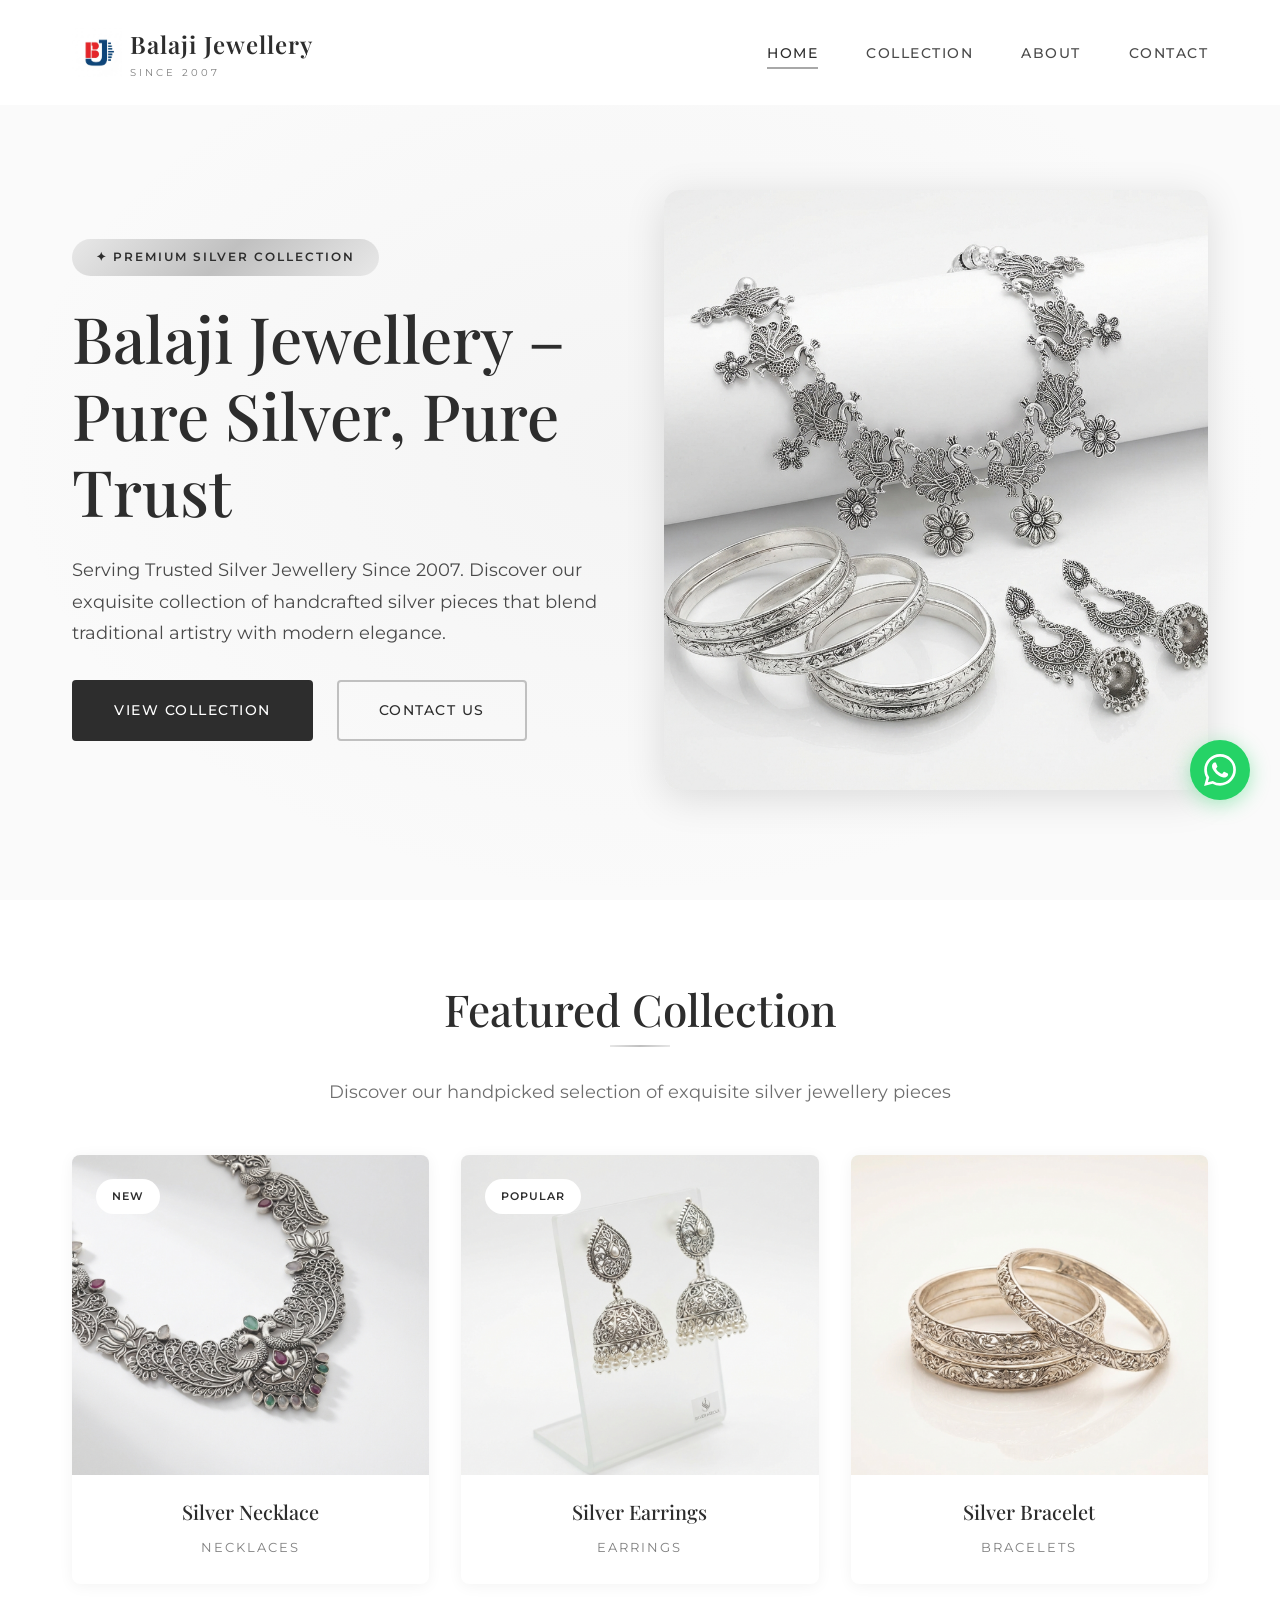
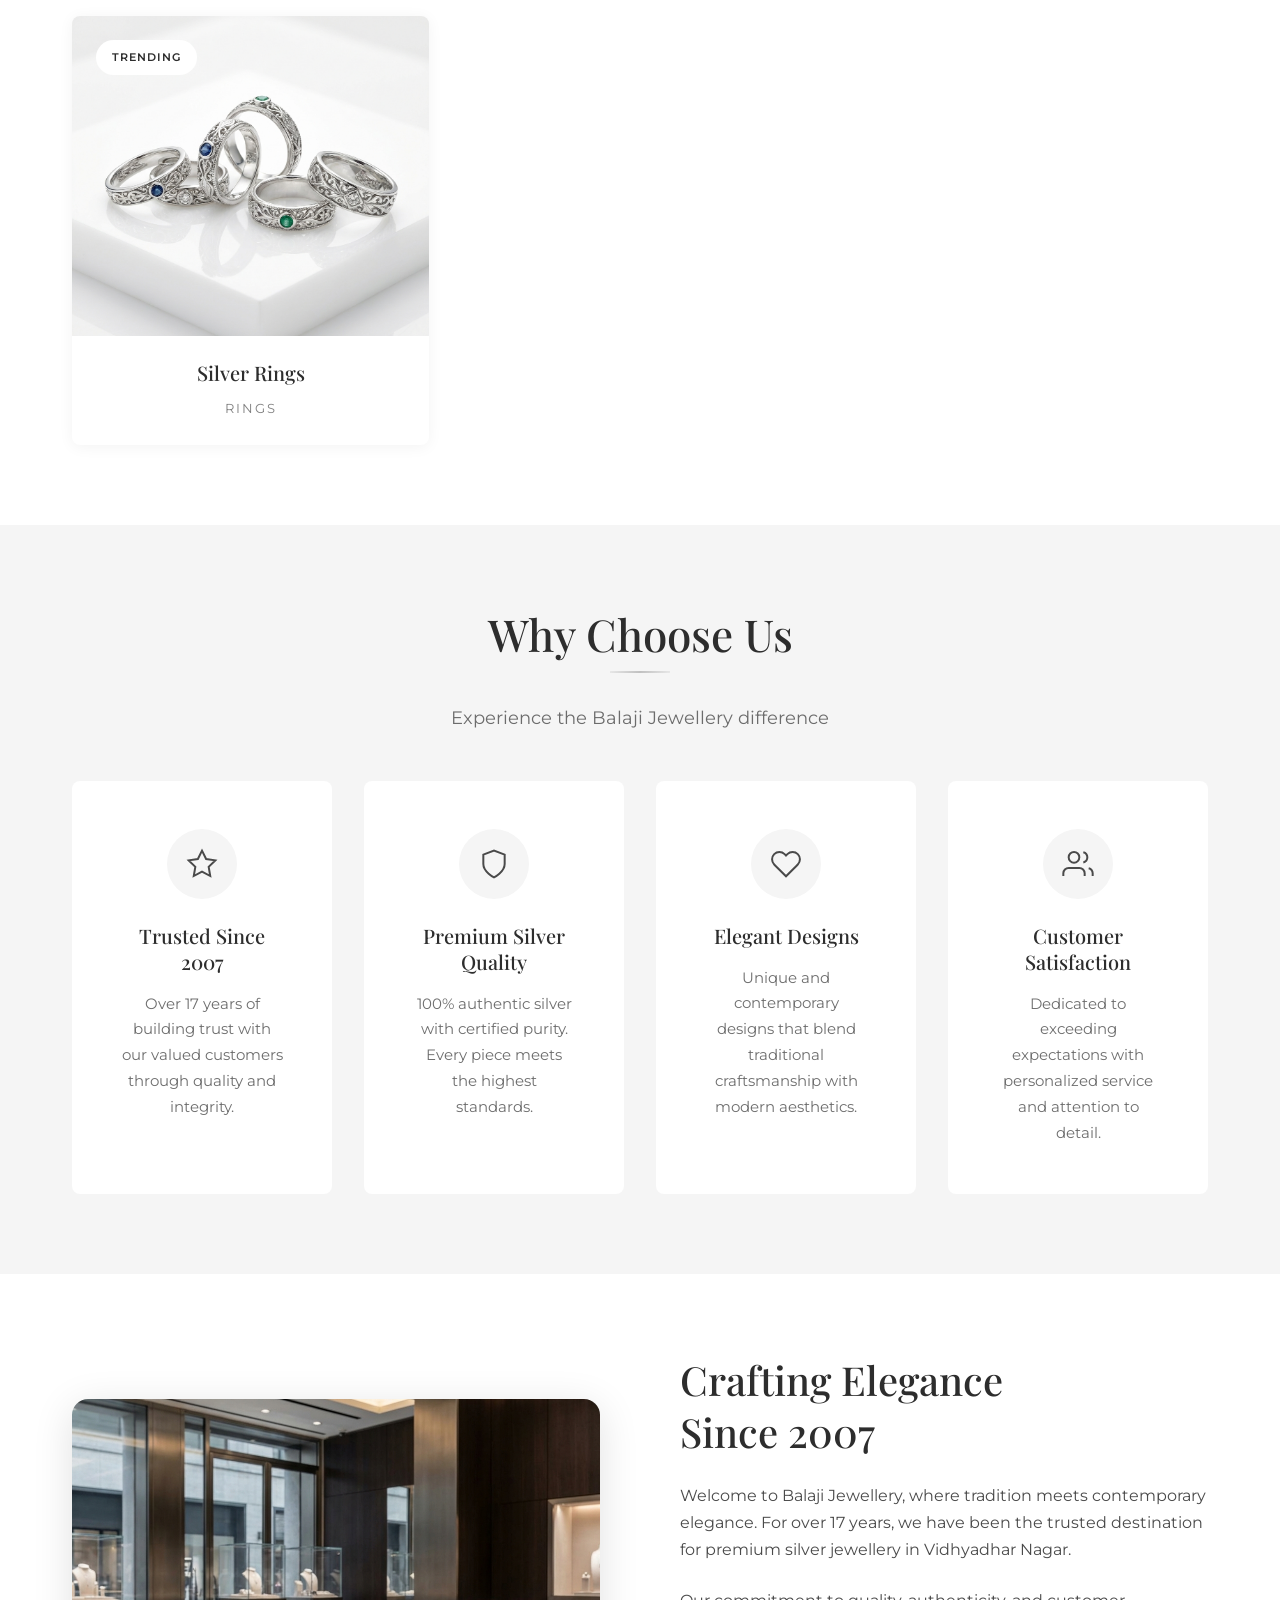
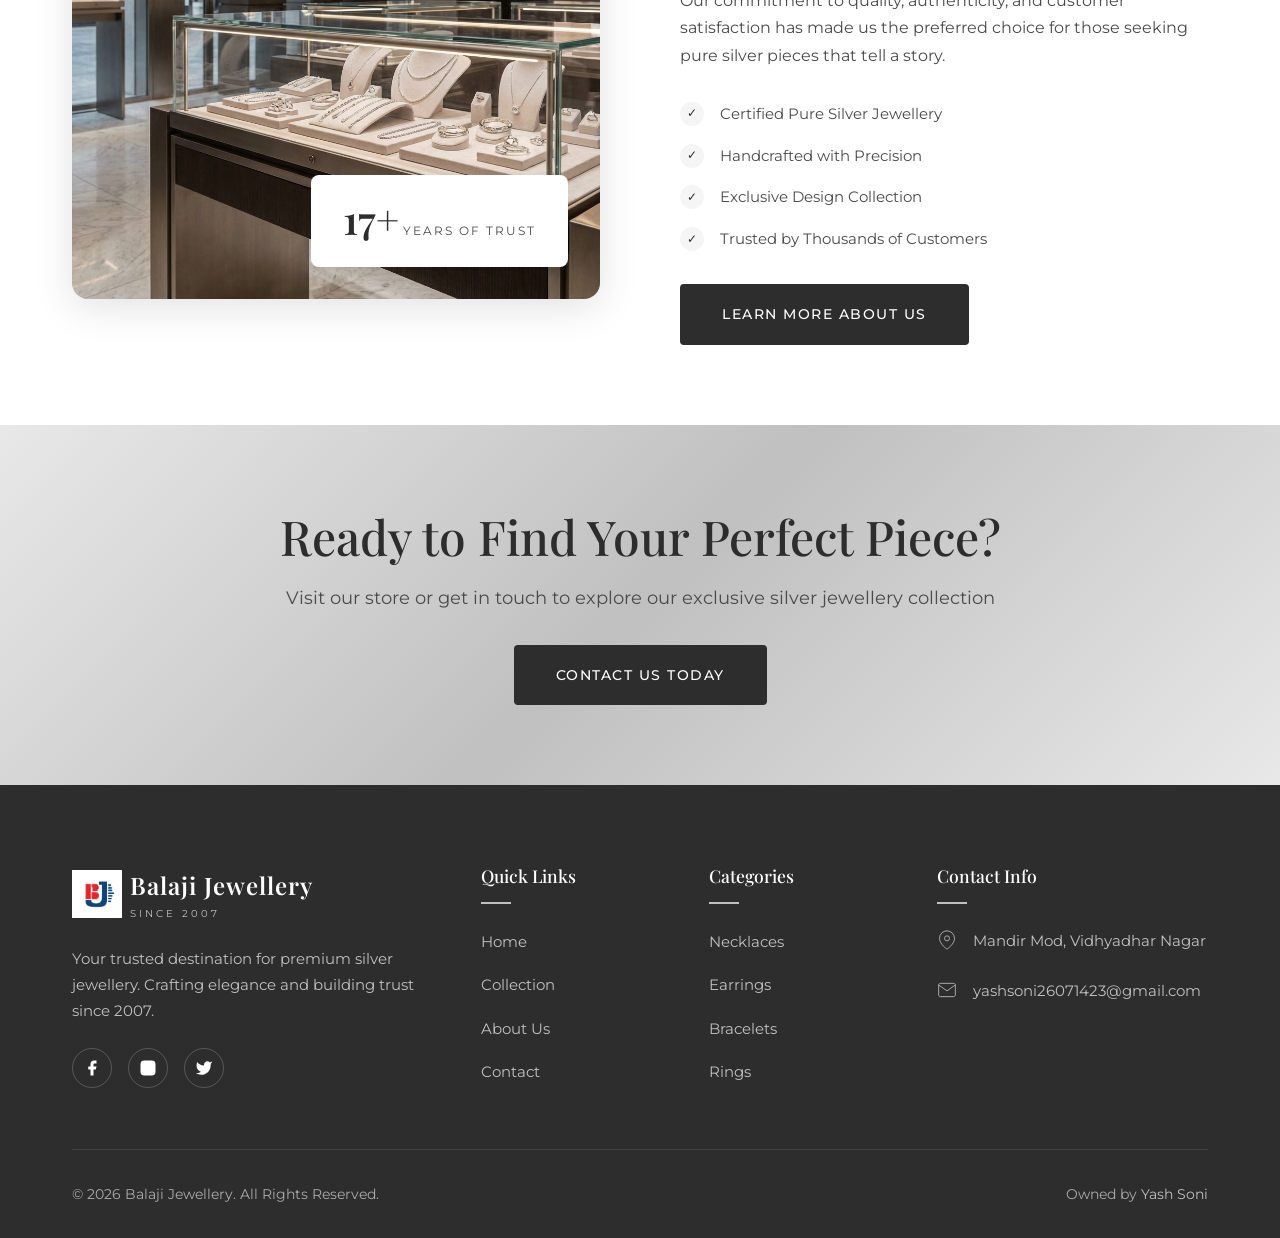
==== commit c014107e: "first commit" ====
--- a/index.html
+++ b/index.html
@@ -77,8 +77,8 @@
             </div>
             <div class="hero-image">
                 <div class="hero-image-wrapper">
-                    <!-- Image Source: Unsplash - Free to use under Unsplash License -->
-                    <img src="https://images.unsplash.com/photo-1515562141207-7a88fb7ce338?w=800&q=80"
+                    <!-- Image Source: Local -->
+                    <img src="images/hero.png"
                         alt="Premium Silver Jewellery Collection" loading="eager">
                 </div>
             </div>
@@ -98,8 +98,8 @@
                 <article class="collection-card">
                     <span class="collection-badge">New</span>
                     <div class="collection-card-image">
-                        <!-- Image Source: Pexels - Free to use -->
-                        <img src="https://images.unsplash.com/photo-1535632066927-ab7c9ab60908?w=600&q=80"
+                        <!-- Image Source: Local -->
+                        <img src="images/necklace.png"
                             alt="Silver Necklace" loading="lazy">
                         <div class="collection-card-overlay">
                             <a href="contact.html" class="btn btn-white">Enquire Now</a>
@@ -115,8 +115,8 @@
                 <article class="collection-card">
                     <span class="collection-badge">Popular</span>
                     <div class="collection-card-image">
-                        <!-- Image Source: Unsplash - Free to use -->
-                        <img src="https://images.unsplash.com/photo-1599643478518-a784e5dc4c8f?w=600&q=80"
+                        <!-- Image Source: Local -->
+                        <img src="images/earrings.png"
                             alt="Silver Earrings" loading="lazy">
                         <div class="collection-card-overlay">
                             <a href="contact.html" class="btn btn-white">Enquire Now</a>
@@ -131,8 +131,8 @@
                 <!-- Collection Card 3 -->
                 <article class="collection-card">
                     <div class="collection-card-image">
-                        <!-- Image Source: Unsplash - Free to use -->
-                        <img src="https://images.unsplash.com/photo-1605100804763-247f67b3557e?w=600&q=80"
+                        <!-- Image Source: Local -->
+                        <img src="images/bangles.png"
                             alt="Silver Bracelet" loading="lazy">
                         <div class="collection-card-overlay">
                             <a href="contact.html" class="btn btn-white">Enquire Now</a>
@@ -148,8 +148,8 @@
                 <article class="collection-card">
                     <span class="collection-badge">Trending</span>
                     <div class="collection-card-image">
-                        <!-- Image Source: Unsplash - Free to use -->
-                        <img src="https://images.unsplash.com/photo-1603561591411-07134e71a2a9?w=600&q=80"
+                        <!-- Image Source: Local -->
+                        <img src="images/rings.png"
                             alt="Silver Rings" loading="lazy">
                         <div class="collection-card-overlay">
                             <a href="contact.html" class="btn btn-white">Enquire Now</a>
@@ -235,8 +235,8 @@
             <div class="about-preview">
                 <div class="about-image fade-in">
                     <div class="about-image-wrapper">
-                        <!-- Image Source: Unsplash - Free to use -->
-                        <img src="https://images.unsplash.com/photo-1617038260897-41a1f14a8ca0?w=800&q=80"
+                        <!-- Image Source: Local -->
+                        <img src="images/about.png"
                             alt="Balaji Jewellery Store" loading="lazy">
                         <div class="about-image-badge">
                             <span class="number">17+</span>
@@ -361,7 +361,7 @@
                             <path d="M21 10c0 7-9 13-9 13s-9-6-9-13a9 9 0 0 1 18 0z" />
                             <circle cx="12" cy="10" r="3" />
                         </svg>
-                        <span>Vidhyadhar Nagar, Jaipur</span>
+                        <span>Mandir Mod, Vidhyadhar Nagar</span>
                     </div>
                     <div class="footer-contact-item">
                         <svg xmlns="http://www.w3.org/2000/svg" viewBox="0 0 24 24">
--- a/css/responsive.css
+++ b/css/responsive.css
@@ -296,43 +296,7 @@
     color: goldenrod;
 }
 
-/* .footer-social {
-    display: flex;
-    gap: 8px;
-}
-
-.social-link {
-    width: 40px;
-    height: 40px;
-    color: white;
-    transition: 0.3s;
-}
-
-.social-link svg {
-    width: 22px;
-    height: 22px;
-}
-
-/* Individual colors */
-.social-link.facebook {
-    color: #1877f2;
-}
-
-.social-link.instagram {
-    color: #e1306c;
-}
-
-.social-link.twitter {
-    color: #1da1f2;
-}
-
-/* Hover effect */
-.social-link:hover {
-    transform: scale(1.2);
-    color: gold;
-}
-
-*/ .footer-heading {
+.footer-heading {
     font-size: 1.1rem;
     color: var(--color-white);
     margin-bottom: var(--spacing-md);
